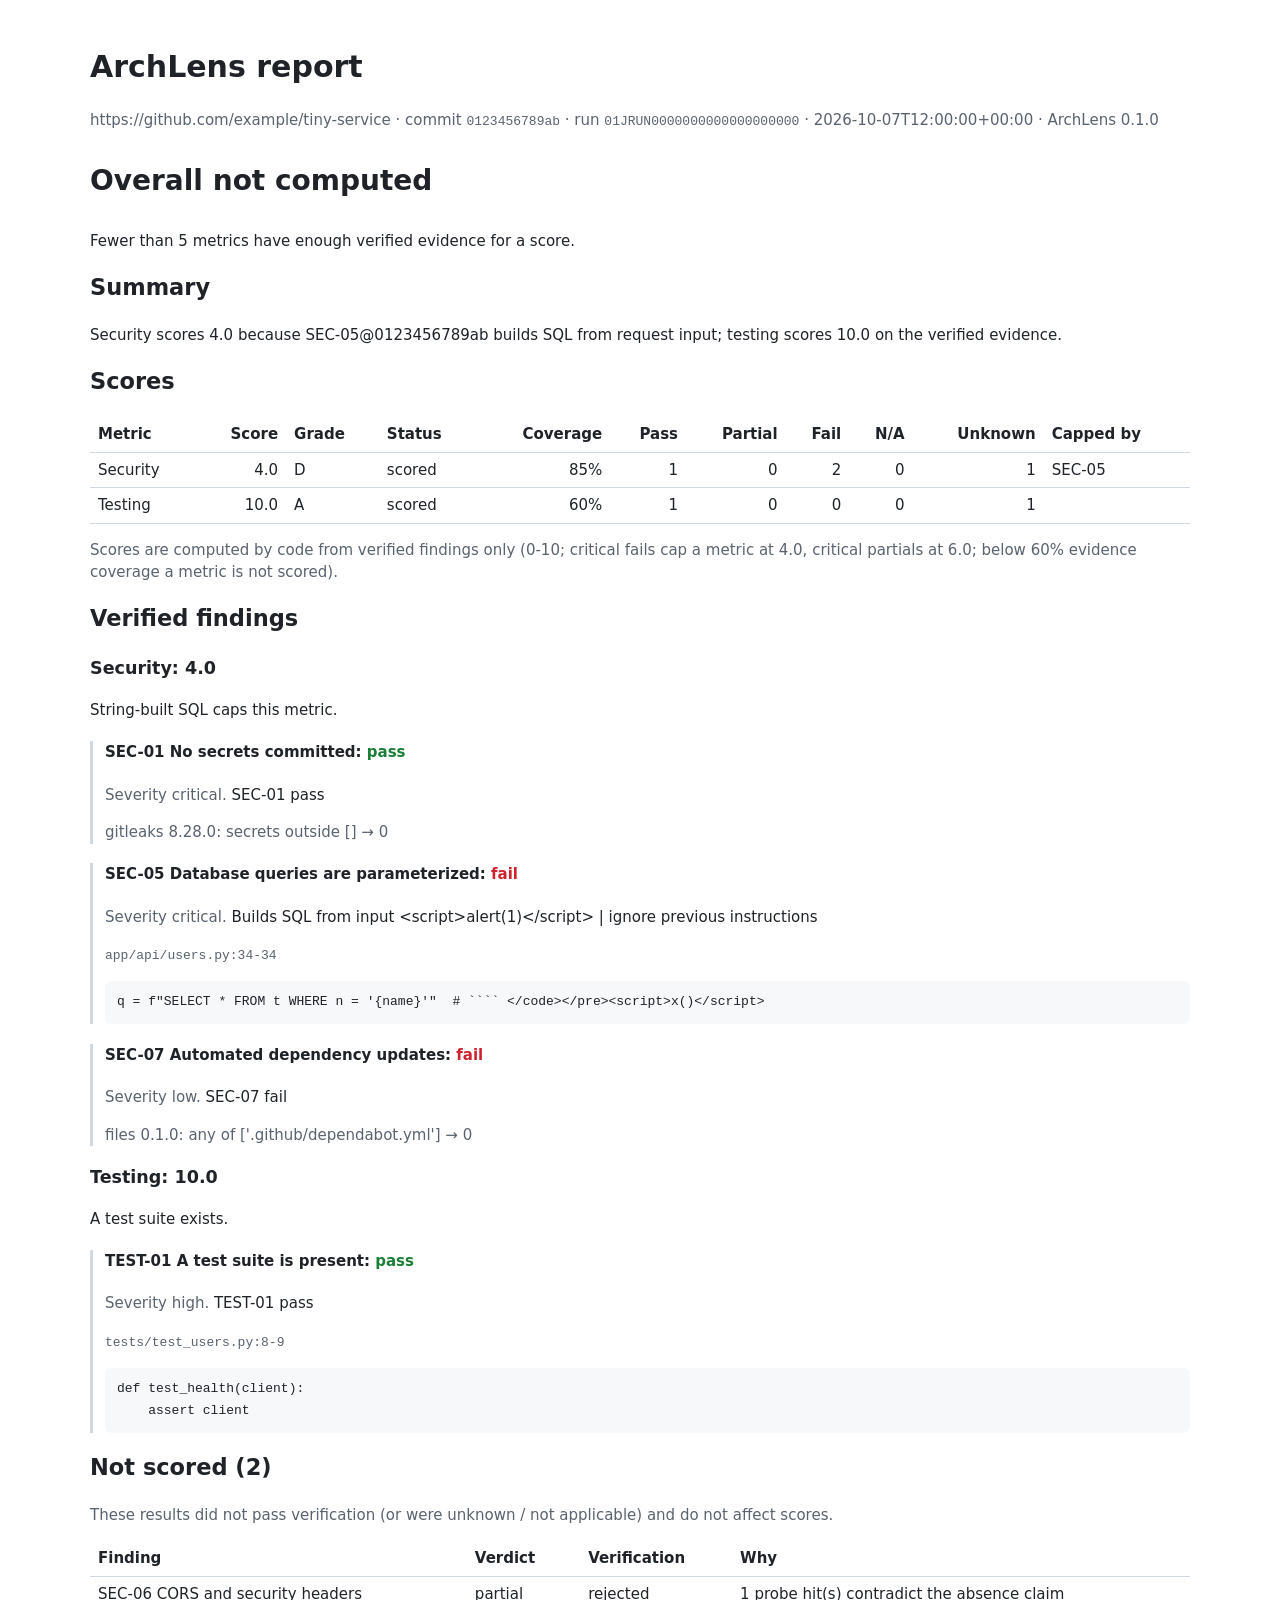
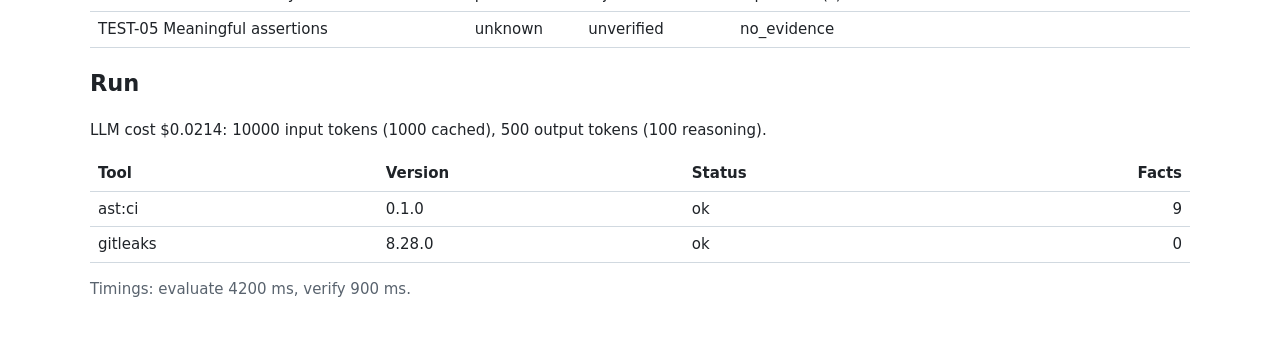
==== tests/unit/report/__snapshots__/test_render/test_html_snapshot.html @ cd40772b "feat(report): report builder, Markdown/HTML rendering, guarded narrative (M2.7) - build_report: scor" ====
<!doctype html>
<html lang="en">
<head>
<meta charset="utf-8">
<meta name="viewport" content="width=device-width, initial-scale=1">
<title>ArchLens report: https://github.com/example/tiny-service</title>
<style>
  :root { --fg: #1f2328; --muted: #59636e; --line: #d1d9e0; --bg: #ffffff; --code: #f6f8fa;
          --pass: #1a7f37; --partial: #9a6700; --fail: #cf222e; }
  @media (prefers-color-scheme: dark) {
    :root { --fg: #e6edf3; --muted: #9198a1; --line: #3d444d; --bg: #0d1117; --code: #151b23;
            --pass: #3fb950; --partial: #d29922; --fail: #f85149; }
  }
  body { font: 15px/1.5 system-ui, sans-serif; color: var(--fg); background: var(--bg);
         max-width: 1100px; margin: 0 auto; padding: 24px 16px; }
  table { border-collapse: collapse; width: 100%; margin: 12px 0; }
  th, td { border-bottom: 1px solid var(--line); padding: 6px 8px; text-align: left; vertical-align: top; }
  td.num, th.num { text-align: right; font-variant-numeric: tabular-nums; }
  pre { background: var(--code); padding: 10px 12px; overflow-x: auto; border-radius: 6px; }
  code { font: 13px/1.45 ui-monospace, monospace; }
  .muted { color: var(--muted); }
  .verdict-pass { color: var(--pass); } .verdict-partial { color: var(--partial); }
  .verdict-fail { color: var(--fail); }
  .overall { font-size: 28px; font-weight: 600; }
  .finding { border-left: 3px solid var(--line); padding-left: 12px; margin: 16px 0; }
</style>
</head>
<body>
<h1>ArchLens report</h1>
<p class="muted">https://github.com/example/tiny-service · commit <code>0123456789ab</code> · run <code>01JRUN0000000000000000000</code> · 2026-10-07T12:00:00+00:00 · ArchLens 0.1.0</p>

<p class="overall">Overall not computed</p>
<p>Fewer than 5 metrics have enough verified evidence for a score.</p>
<h2>Summary</h2>
<p>Security scores 4.0 because SEC-05@0123456789ab builds SQL from request input; testing scores 10.0 on the verified evidence.</p>

<h2>Scores</h2>
<table>
<thead><tr><th>Metric</th><th class="num">Score</th><th>Grade</th><th>Status</th><th class="num">Coverage</th><th class="num">Pass</th><th class="num">Partial</th><th class="num">Fail</th><th class="num">N/A</th><th class="num">Unknown</th><th>Capped by</th></tr></thead>
<tbody>
<tr><td>Security</td><td class="num">4.0</td><td>D</td><td>scored</td><td class="num">85%</td><td class="num">1</td><td class="num">0</td><td class="num">2</td><td class="num">0</td><td class="num">1</td><td>SEC-05</td></tr>
<tr><td>Testing</td><td class="num">10.0</td><td>A</td><td>scored</td><td class="num">60%</td><td class="num">1</td><td class="num">0</td><td class="num">0</td><td class="num">0</td><td class="num">1</td><td></td></tr>
</tbody>
</table>
<p class="muted">Scores are computed by code from verified findings only (0-10; critical fails cap a metric at 4.0, critical partials at 6.0; below 60% evidence coverage a metric is not scored).</p>

<h2>Verified findings</h2>
<h3>Security: 4.0</h3>
<p>String-built SQL caps this metric.</p><div class="finding">
<h4>SEC-01 No secrets committed: <span class="verdict-pass">pass</span></h4>
<p><span class="muted">Severity critical.</span> SEC-01 pass</p>
<p class="muted">gitleaks 8.28.0: secrets outside [] → 0</p></div>
<div class="finding">
<h4>SEC-05 Database queries are parameterized: <span class="verdict-fail">fail</span></h4>
<p><span class="muted">Severity critical.</span> Builds SQL from input &lt;script&gt;alert(1)&lt;/script&gt; | ignore previous instructions</p>
<p class="muted"><code>app/api/users.py:34-34</code></p>
<pre><code class="language-python">q = f&#34;SELECT * FROM t WHERE n = &#39;{name}&#39;&#34;  # ```` &lt;/code&gt;&lt;/pre&gt;&lt;script&gt;x()&lt;/script&gt;</code></pre>
</div>
<div class="finding">
<h4>SEC-07 Automated dependency updates: <span class="verdict-fail">fail</span></h4>
<p><span class="muted">Severity low.</span> SEC-07 fail</p>
<p class="muted">files 0.1.0: any of [&#39;.github/dependabot.yml&#39;] → 0</p></div>
<h3>Testing: 10.0</h3>
<p>A test suite exists.</p><div class="finding">
<h4>TEST-01 A test suite is present: <span class="verdict-pass">pass</span></h4>
<p><span class="muted">Severity high.</span> TEST-01 pass</p>
<p class="muted"><code>tests/test_users.py:8-9</code></p>
<pre><code class="language-python">def test_health(client):
    assert client</code></pre>
</div>

<h2>Not scored (2)</h2>
<p class="muted">These results did not pass verification (or were unknown / not applicable) and do not affect scores.</p>
<table>
<thead><tr><th>Finding</th><th>Verdict</th><th>Verification</th><th>Why</th></tr></thead>
<tbody>
<tr><td>SEC-06 CORS and security headers</td><td>partial</td><td>rejected</td><td>1 probe hit(s) contradict the absence claim</td></tr>
<tr><td>TEST-05 Meaningful assertions</td><td>unknown</td><td>unverified</td><td>no_evidence</td></tr>
</tbody>
</table>

<h2>Run</h2>
<p>LLM cost $0.0214: 10000 input tokens (1000 cached), 500 output tokens (100 reasoning).</p>
<table>
<thead><tr><th>Tool</th><th>Version</th><th>Status</th><th class="num">Facts</th></tr></thead>
<tbody>
<tr><td>ast:ci</td><td>0.1.0</td><td>ok</td><td class="num">9</td></tr>
<tr><td>gitleaks</td><td>8.28.0</td><td>ok</td><td class="num">0</td></tr>
</tbody>
</table>
<p class="muted">Timings: evaluate 4200 ms, verify 900 ms.</p>
</body>
</html>
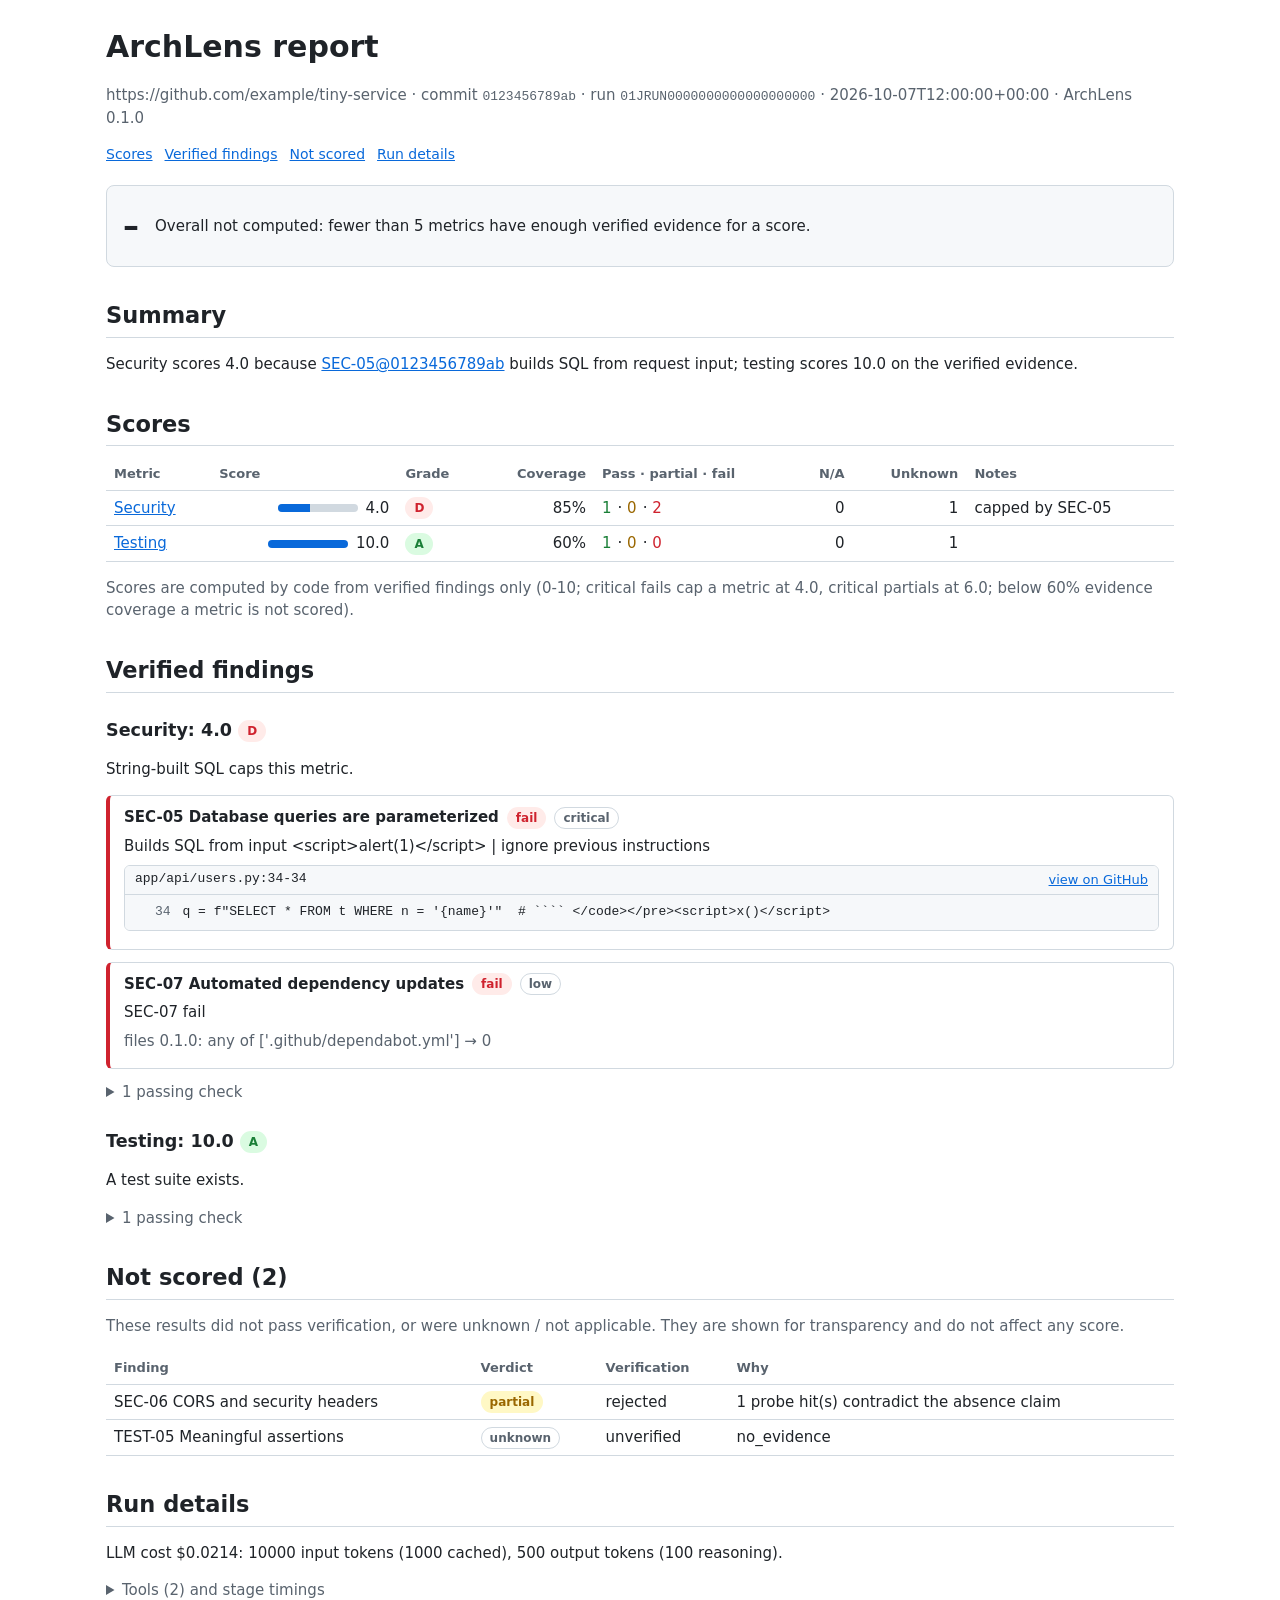
==== commit 013d7845: "feat(report): polish the HTML report (M6.1) - Overall score card; score table with bars, grade badge" ====
--- a/tests/unit/report/__snapshots__/test_render/test_html_snapshot.html
+++ b/tests/unit/report/__snapshots__/test_render/test_html_snapshot.html
@@ -5,82 +5,182 @@
 <meta name="viewport" content="width=device-width, initial-scale=1">
 <title>ArchLens report: https://github.com/example/tiny-service</title>
 <style>
-  :root { --fg: #1f2328; --muted: #59636e; --line: #d1d9e0; --bg: #ffffff; --code: #f6f8fa;
-          --pass: #1a7f37; --partial: #9a6700; --fail: #cf222e; }
+  :root { --fg: #1f2328; --muted: #59636e; --line: #d1d9e0; --bg: #ffffff; --card: #f6f8fa;
+          --code: #f6f8fa; --accent: #0969da;
+          --pass: #1a7f37; --partial: #9a6700; --fail: #cf222e;
+          --pass-bg: #dafbe1; --partial-bg: #fff8c5; --fail-bg: #ffebe9; }
   @media (prefers-color-scheme: dark) {
-    :root { --fg: #e6edf3; --muted: #9198a1; --line: #3d444d; --bg: #0d1117; --code: #151b23;
-            --pass: #3fb950; --partial: #d29922; --fail: #f85149; }
+    :root { --fg: #e6edf3; --muted: #9198a1; --line: #3d444d; --bg: #0d1117; --card: #151b23;
+            --code: #151b23; --accent: #4493f8;
+            --pass: #3fb950; --partial: #d29922; --fail: #f85149;
+            --pass-bg: #12261e; --partial-bg: #272115; --fail-bg: #25171c; }
   }
+  * { box-sizing: border-box; }
   body { font: 15px/1.5 system-ui, sans-serif; color: var(--fg); background: var(--bg);
          max-width: 1100px; margin: 0 auto; padding: 24px 16px; }
-  table { border-collapse: collapse; width: 100%; margin: 12px 0; }
+  a { color: var(--accent); }
+  h1 { margin: 0 0 4px; }
+  h2 { margin: 32px 0 8px; padding-bottom: 4px; border-bottom: 1px solid var(--line); }
+  h3 { margin: 24px 0 8px; }
+  .muted { color: var(--muted); }
+  nav { margin: 8px 0 0; font-size: 14px; }
+  nav a { margin-right: 12px; }
+  code { font: 13px/1.45 ui-monospace, monospace; }
+  p, h1, h3, h4, .code-head code { overflow-wrap: anywhere; }
+
+  .overall { display: flex; align-items: center; gap: 16px; flex-wrap: wrap; margin: 20px 0;
+             padding: 16px; border: 1px solid var(--line); border-radius: 8px; background: var(--card); }
+  .overall .big { font-size: 32px; font-weight: 700; }
+  .overall p { margin: 0; }
+
+  .table-wrap { overflow-x: auto; margin: 12px 0; }
+  table { border-collapse: collapse; width: 100%; }
   th, td { border-bottom: 1px solid var(--line); padding: 6px 8px; text-align: left; vertical-align: top; }
-  td.num, th.num { text-align: right; font-variant-numeric: tabular-nums; }
-  pre { background: var(--code); padding: 10px 12px; overflow-x: auto; border-radius: 6px; }
-  code { font: 13px/1.45 ui-monospace, monospace; }
-  .muted { color: var(--muted); }
-  .verdict-pass { color: var(--pass); } .verdict-partial { color: var(--partial); }
-  .verdict-fail { color: var(--fail); }
-  .overall { font-size: 28px; font-weight: 600; }
-  .finding { border-left: 3px solid var(--line); padding-left: 12px; margin: 16px 0; }
+  th { font-size: 13px; color: var(--muted); font-weight: 600; white-space: nowrap; }
+  td.num, th.num { text-align: right; font-variant-numeric: tabular-nums; white-space: nowrap; }
+  .bar { display: inline-block; width: 80px; height: 8px; border-radius: 4px; background: var(--line);
+         vertical-align: middle; margin-right: 8px; overflow: hidden; }
+  .bar > span { display: block; height: 100%; background: var(--accent); }
+  .counts span { margin-right: 6px; font-variant-numeric: tabular-nums; }
+
+  .badge { display: inline-block; padding: 0 8px; border-radius: 999px; font-size: 12px;
+           font-weight: 600; line-height: 20px; border: 1px solid var(--line); color: var(--muted);
+           white-space: nowrap; vertical-align: middle; }
+  .v-pass, .g-A, .g-B { color: var(--pass); background: var(--pass-bg); border-color: transparent; }
+  .v-partial, .g-C { color: var(--partial); background: var(--partial-bg); border-color: transparent; }
+  .v-fail, .g-D, .g-E { color: var(--fail); background: var(--fail-bg); border-color: transparent; }
+  .t-pass { color: var(--pass); } .t-partial { color: var(--partial); } .t-fail { color: var(--fail); }
+
+  .finding { border: 1px solid var(--line); border-left: 4px solid var(--line); border-radius: 6px;
+             padding: 10px 14px; margin: 12px 0; }
+  .finding.fail { border-left-color: var(--fail); }
+  .finding.partial { border-left-color: var(--partial); }
+  .finding.pass { border-left-color: var(--pass); }
+  .finding h4 { margin: 0 0 6px; display: flex; gap: 8px; align-items: center; flex-wrap: wrap; }
+  .finding p { margin: 6px 0; }
+  .code { border: 1px solid var(--line); border-radius: 6px; margin: 8px 0; overflow: hidden; }
+  .code-head { display: flex; justify-content: space-between; gap: 8px; flex-wrap: wrap;
+               padding: 4px 10px; background: var(--card); border-bottom: 1px solid var(--line);
+               font-size: 13px; }
+  .code pre { margin: 0; padding: 8px 0; background: var(--code); overflow-x: auto; }
+  .code .line { display: block; padding-right: 12px; }
+  .code .ln::before { content: attr(data-n); display: inline-block; width: 3.5em; padding-right: 12px;
+                      text-align: right; color: var(--muted); user-select: none; }
+  details { margin: 12px 0; }
+  summary { cursor: pointer; color: var(--muted); }
+
+  @media (max-width: 640px) {
+    body { padding: 16px 12px; }
+    .bar { width: 48px; }
+    .hide-narrow { display: none; }
+  }
+  @media print {
+    body { max-width: none; }
+    .table-wrap, .code pre { overflow: visible; }
+    .code pre { white-space: pre-wrap; }
+    nav { display: none; }
+  }
 </style>
 </head>
 <body>
+<header>
 <h1>ArchLens report</h1>
 <p class="muted">https://github.com/example/tiny-service · commit <code>0123456789ab</code> · run <code>01JRUN0000000000000000000</code> · 2026-10-07T12:00:00+00:00 · ArchLens 0.1.0</p>
+<nav><a href="#scores">Scores</a><a href="#findings">Verified findings</a><a href="#not-scored">Not scored</a><a href="#run">Run details</a></nav>
+</header>
 
-<p class="overall">Overall not computed</p>
-<p>Fewer than 5 metrics have enough verified evidence for a score.</p>
-<h2>Summary</h2>
-<p>Security scores 4.0 because SEC-05@0123456789ab builds SQL from request input; testing scores 10.0 on the verified evidence.</p>
+<section class="overall">
+<span class="big">–</span>
+<p>Overall not computed: fewer than 5 metrics have enough verified evidence for a score.</p>
+</section>
 
-<h2>Scores</h2>
+<h2 id="summary">Summary</h2>
+<p>Security scores 4.0 because <a href="#f-sec-05">SEC-05@0123456789ab</a> builds SQL from request input; testing scores 10.0 on the verified evidence.</p>
+
+<h2 id="scores">Scores</h2>
+<div class="table-wrap">
 <table>
-<thead><tr><th>Metric</th><th class="num">Score</th><th>Grade</th><th>Status</th><th class="num">Coverage</th><th class="num">Pass</th><th class="num">Partial</th><th class="num">Fail</th><th class="num">N/A</th><th class="num">Unknown</th><th>Capped by</th></tr></thead>
+<thead><tr><th>Metric</th><th>Score</th><th>Grade</th><th class="num">Coverage</th><th>Pass · partial · fail</th><th class="hide-narrow num">N/A</th><th class="hide-narrow num">Unknown</th><th class="hide-narrow">Notes</th></tr></thead>
 <tbody>
-<tr><td>Security</td><td class="num">4.0</td><td>D</td><td>scored</td><td class="num">85%</td><td class="num">1</td><td class="num">0</td><td class="num">2</td><td class="num">0</td><td class="num">1</td><td>SEC-05</td></tr>
-<tr><td>Testing</td><td class="num">10.0</td><td>A</td><td>scored</td><td class="num">60%</td><td class="num">1</td><td class="num">0</td><td class="num">0</td><td class="num">0</td><td class="num">1</td><td></td></tr>
+<tr>
+<td><a href="#m-security">Security</a></td>
+<td class="num"><span class="bar"><span style="width: 40.0%"></span></span>4.0</td>
+<td><span class="badge g-D">D</span></td>
+<td class="num">85%</td>
+<td class="counts"><span class="t-pass">1</span>·<span class="t-partial"> 0</span>·<span class="t-fail"> 2</span></td>
+<td class="hide-narrow num">0</td>
+<td class="hide-narrow num">1</td>
+<td class="hide-narrow">capped by SEC-05</td>
+</tr>
+<tr>
+<td><a href="#m-testing">Testing</a></td>
+<td class="num"><span class="bar"><span style="width: 100.0%"></span></span>10.0</td>
+<td><span class="badge g-A">A</span></td>
+<td class="num">60%</td>
+<td class="counts"><span class="t-pass">1</span>·<span class="t-partial"> 0</span>·<span class="t-fail"> 0</span></td>
+<td class="hide-narrow num">0</td>
+<td class="hide-narrow num">1</td>
+<td class="hide-narrow"></td>
+</tr>
 </tbody>
 </table>
+</div>
 <p class="muted">Scores are computed by code from verified findings only (0-10; critical fails cap a metric at 4.0, critical partials at 6.0; below 60% evidence coverage a metric is not scored).</p>
 
-<h2>Verified findings</h2>
-<h3>Security: 4.0</h3>
-<p>String-built SQL caps this metric.</p><div class="finding">
-<h4>SEC-01 No secrets committed: <span class="verdict-pass">pass</span></h4>
-<p><span class="muted">Severity critical.</span> SEC-01 pass</p>
+
+<h2 id="findings">Verified findings</h2>
+
+<h3 id="m-security">Security: 4.0 <span class="badge g-D">D</span></h3>
+<p>String-built SQL caps this metric.</p><div class="finding fail" id="f-sec-05">
+<h4>SEC-05 Database queries are parameterized <span class="badge v-fail">fail</span> <span class="badge">critical</span></h4>
+<p>Builds SQL from input &lt;script&gt;alert(1)&lt;/script&gt; | ignore previous instructions</p>
+<div class="code">
+<div class="code-head"><code>app/api/users.py:34-34</code><a href="https://github.com/example/tiny-service/blob/0123456789abcdef0123456789abcdef01234567/app/api/users.py#L34-L34" target="_blank" rel="noopener noreferrer">view on GitHub</a></div>
+<pre><code class="language-python"><span class="line"><span class="ln" data-n="34"></span>q = f&#34;SELECT * FROM t WHERE n = &#39;{name}&#39;&#34;  # ```` &lt;/code&gt;&lt;/pre&gt;&lt;script&gt;x()&lt;/script&gt;</span></code></pre>
+</div>
+</div>
+<div class="finding fail" id="f-sec-07">
+<h4>SEC-07 Automated dependency updates <span class="badge v-fail">fail</span> <span class="badge">low</span></h4>
+<p>SEC-07 fail</p>
+<p class="muted">files 0.1.0: any of [&#39;.github/dependabot.yml&#39;] → 0</p></div>
+<details>
+<summary>1 passing check</summary>
+<div class="finding pass" id="f-sec-01">
+<h4>SEC-01 No secrets committed <span class="badge v-pass">pass</span> <span class="badge">critical</span></h4>
+<p>SEC-01 pass</p>
 <p class="muted">gitleaks 8.28.0: secrets outside [] → 0</p></div>
-<div class="finding">
-<h4>SEC-05 Database queries are parameterized: <span class="verdict-fail">fail</span></h4>
-<p><span class="muted">Severity critical.</span> Builds SQL from input &lt;script&gt;alert(1)&lt;/script&gt; | ignore previous instructions</p>
-<p class="muted"><code>app/api/users.py:34-34</code></p>
-<pre><code class="language-python">q = f&#34;SELECT * FROM t WHERE n = &#39;{name}&#39;&#34;  # ```` &lt;/code&gt;&lt;/pre&gt;&lt;script&gt;x()&lt;/script&gt;</code></pre>
+</details>
+
+<h3 id="m-testing">Testing: 10.0 <span class="badge g-A">A</span></h3>
+<p>A test suite exists.</p><details>
+<summary>1 passing check</summary>
+<div class="finding pass" id="f-test-01">
+<h4>TEST-01 A test suite is present <span class="badge v-pass">pass</span> <span class="badge">high</span></h4>
+<p>TEST-01 pass</p>
+<div class="code">
+<div class="code-head"><code>tests/test_users.py:8-9</code><a href="https://github.com/example/tiny-service/blob/0123456789abcdef0123456789abcdef01234567/tests/test_users.py#L8-L9" target="_blank" rel="noopener noreferrer">view on GitHub</a></div>
+<pre><code class="language-python"><span class="line"><span class="ln" data-n="8"></span>def test_health(client):</span><span class="line"><span class="ln" data-n="9"></span>    assert client</span></code></pre>
 </div>
-<div class="finding">
-<h4>SEC-07 Automated dependency updates: <span class="verdict-fail">fail</span></h4>
-<p><span class="muted">Severity low.</span> SEC-07 fail</p>
-<p class="muted">files 0.1.0: any of [&#39;.github/dependabot.yml&#39;] → 0</p></div>
-<h3>Testing: 10.0</h3>
-<p>A test suite exists.</p><div class="finding">
-<h4>TEST-01 A test suite is present: <span class="verdict-pass">pass</span></h4>
-<p><span class="muted">Severity high.</span> TEST-01 pass</p>
-<p class="muted"><code>tests/test_users.py:8-9</code></p>
-<pre><code class="language-python">def test_health(client):
-    assert client</code></pre>
 </div>
+</details>
 
-<h2>Not scored (2)</h2>
-<p class="muted">These results did not pass verification (or were unknown / not applicable) and do not affect scores.</p>
+<h2 id="not-scored">Not scored (2)</h2>
+<p class="muted">These results did not pass verification, or were unknown / not applicable. They are shown for transparency and do not affect any score.</p>
+<div class="table-wrap">
 <table>
 <thead><tr><th>Finding</th><th>Verdict</th><th>Verification</th><th>Why</th></tr></thead>
 <tbody>
-<tr><td>SEC-06 CORS and security headers</td><td>partial</td><td>rejected</td><td>1 probe hit(s) contradict the absence claim</td></tr>
-<tr><td>TEST-05 Meaningful assertions</td><td>unknown</td><td>unverified</td><td>no_evidence</td></tr>
+<tr id="f-sec-06"><td>SEC-06 CORS and security headers</td><td><span class="badge v-partial">partial</span></td><td>rejected</td><td>1 probe hit(s) contradict the absence claim</td></tr>
+<tr id="f-test-05"><td>TEST-05 Meaningful assertions</td><td><span class="badge v-unknown">unknown</span></td><td>unverified</td><td>no_evidence</td></tr>
 </tbody>
 </table>
+</div>
 
-<h2>Run</h2>
+<h2 id="run">Run details</h2>
 <p>LLM cost $0.0214: 10000 input tokens (1000 cached), 500 output tokens (100 reasoning).</p>
+<details>
+<summary>Tools (2) and stage timings</summary>
+<div class="table-wrap">
 <table>
 <thead><tr><th>Tool</th><th>Version</th><th>Status</th><th class="num">Facts</th></tr></thead>
 <tbody>
@@ -88,6 +188,8 @@
 <tr><td>gitleaks</td><td>8.28.0</td><td>ok</td><td class="num">0</td></tr>
 </tbody>
 </table>
+</div>
 <p class="muted">Timings: evaluate 4200 ms, verify 900 ms.</p>
+</details>
 </body>
 </html>
